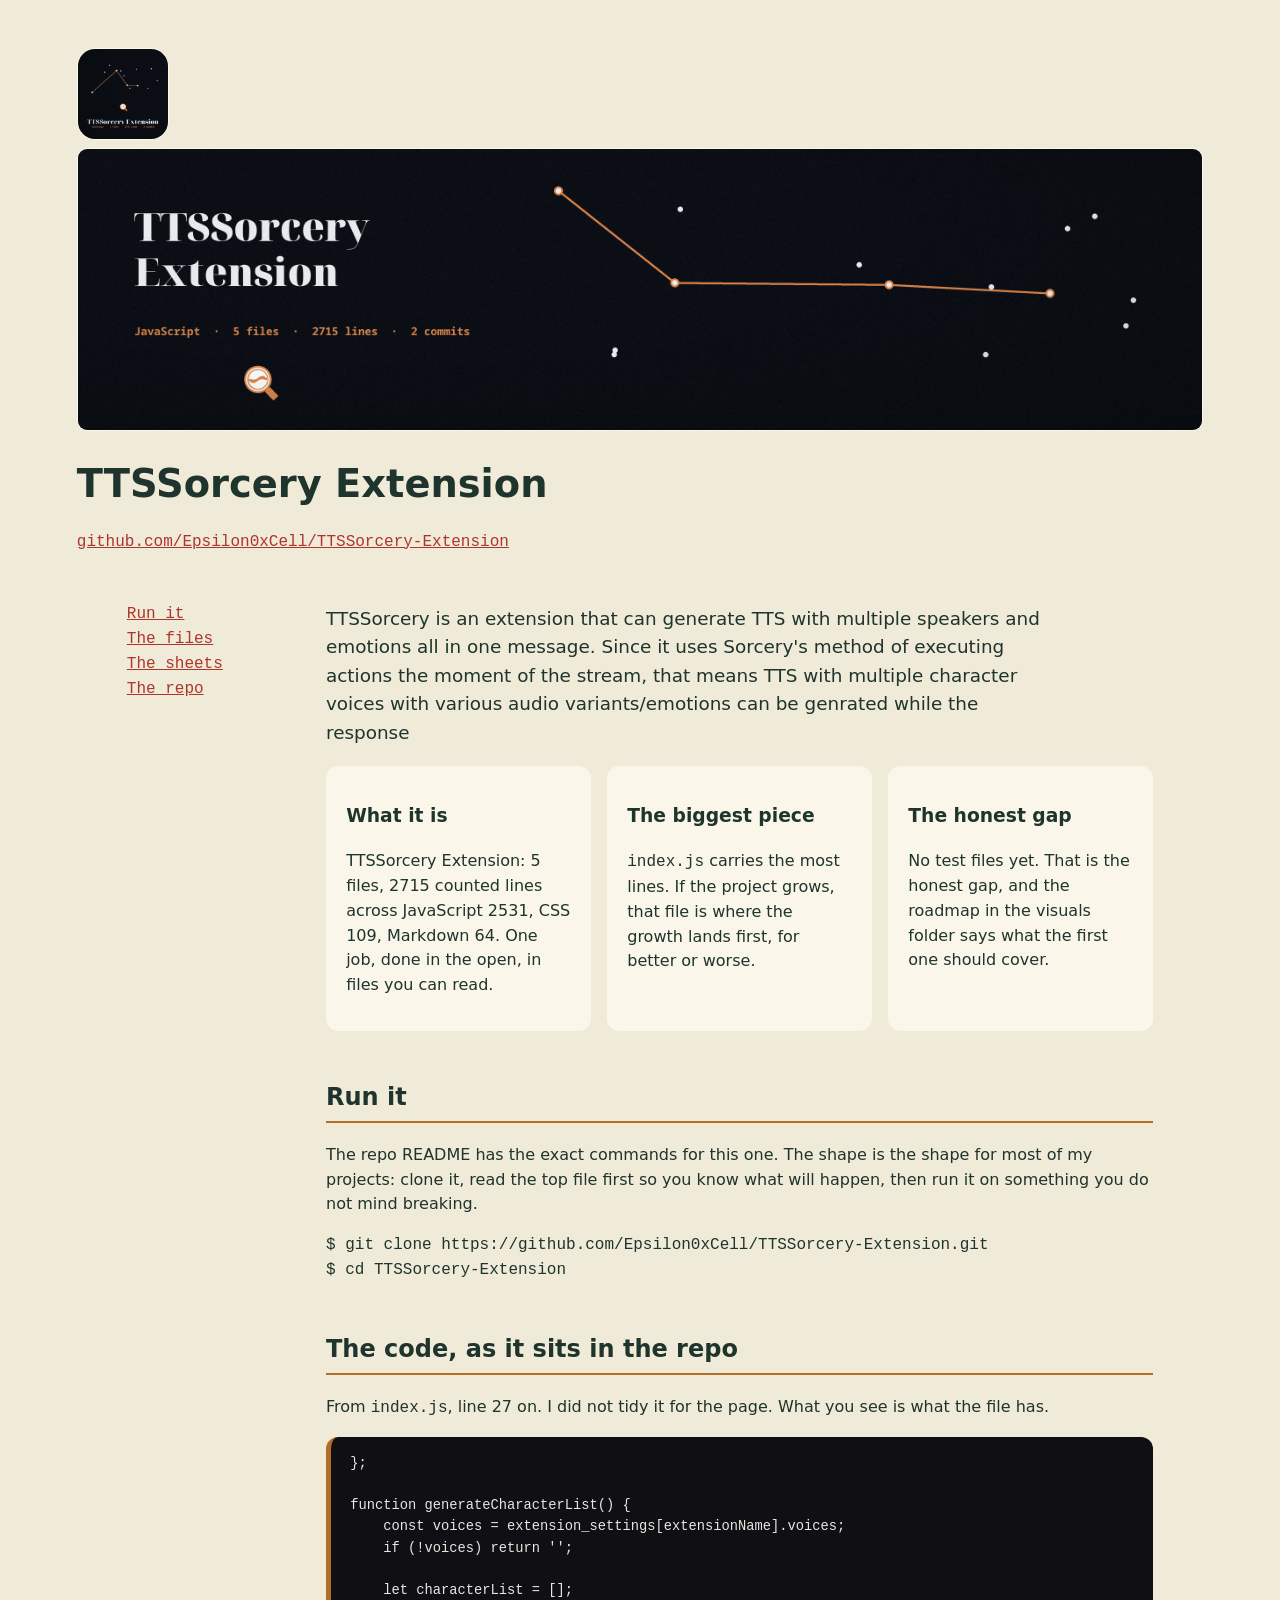
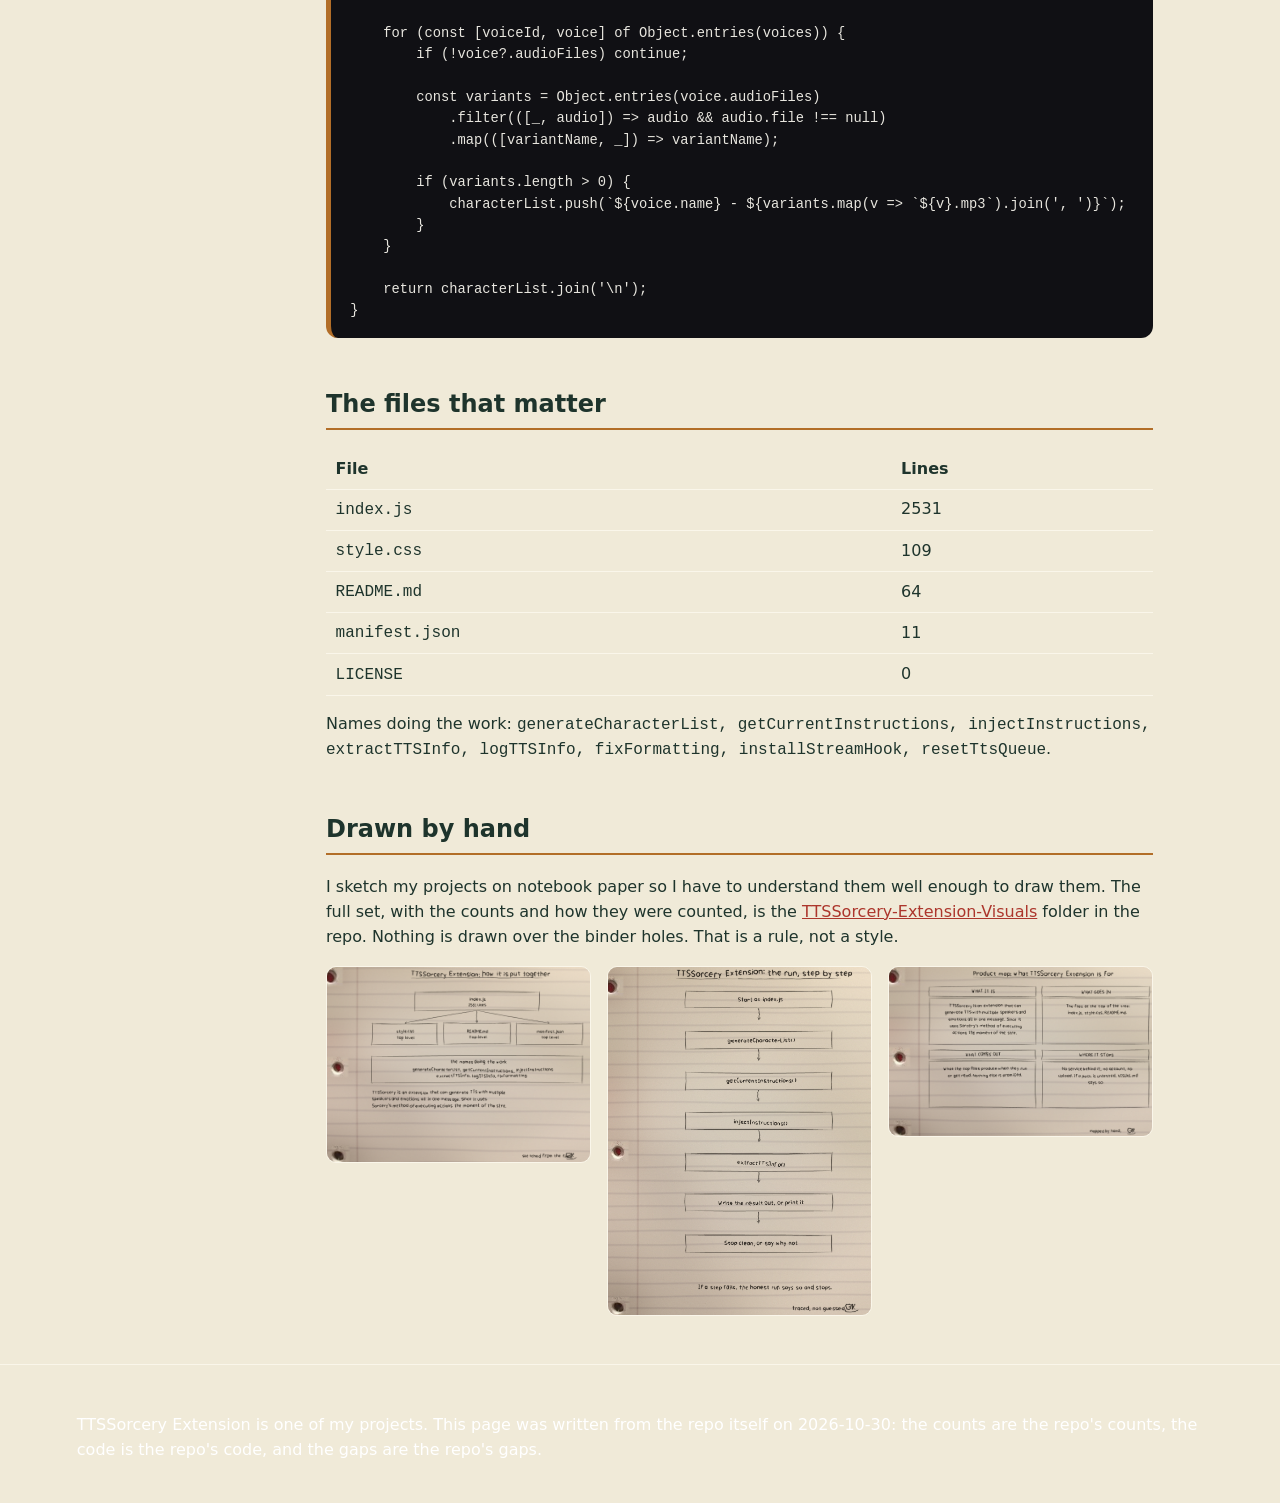
==== index.html @ 18130485 "Publish TTSSorcery-Extension project website" ====
<!DOCTYPE html>
<html lang="en">
<head>
<meta charset="utf-8">
<meta name="viewport" content="width=device-width, initial-scale=1">
<title>TTSSorcery Extension: what it is, how it runs, where it stops</title>
<meta name="description" content="TTSSorcery is an extension that can generate TTS with multiple speakers and emotions all in one message. Since it uses Sorcery&#x27;s method of executing a">
<style>
:root {
  --bg: #f0ead8; --panel: #faf6ea; --ink: #1e342c;
  --mut: #ffffff;
  --acc: #b26e28; --acc2: #ac362c;
  --line: #faf6ea;
}
* { box-sizing: border-box; }
body { margin: 0; background: var(--bg); color: var(--ink);
  font-family: 'Segoe UI', system-ui, sans-serif; line-height: 1.55; }
code, pre, .mono { font-family: 'Consolas', monospace; }
a { color: var(--acc2); }
.hero { padding: 3rem 6vw 1rem; }
.hero img.banner { width: 100%; height: auto; border: 1px solid var(--line);
  border-radius: 10px; }
.logo { width: 92px; height: 92px; border-radius: 18px;
  border: 1px solid var(--line); }
h1 { font-size: 2.4rem; margin: 0.4em 0 0.1em; }
h2 { border-bottom: 2px solid var(--acc); padding-bottom: 0.2em;
  margin-top: 2em; }
.lede { font-size: 1.15rem; max-width: 62ch; }
main { padding: 0 6vw 3rem; max-width: 1180px; margin: 0 auto; }
.grid { display: grid; gap: 1rem;
  grid-template-columns: repeat(auto-fit, minmax(230px, 1fr)); }
.card { background: var(--panel); border: 1px solid var(--line);
  border-radius: 12px; padding: 1rem 1.2rem; }
.card.pop { animation: rise 0.7s ease both; }
@keyframes rise { from { opacity: 0; transform: translateY(14px); }
  to { opacity: 1; transform: none; } }
pre.code { background: #101014; color: #e8e6df; padding: 1rem 1.2rem;
  border-radius: 12px; overflow-x: auto; font-size: 0.86rem;
  border-left: 5px solid var(--acc); }
table { border-collapse: collapse; width: 100%; }
td, th { border-bottom: 1px solid var(--line); padding: 0.45rem 0.6rem;
  text-align: left; }
.shots { display: grid; gap: 1rem;
  grid-template-columns: repeat(auto-fit, minmax(260px, 1fr)); }
.shots img { width: 100%; height: auto; border: 1px solid var(--line);
  border-radius: 10px; background: #f4f1e8; }
footer { padding: 2rem 6vw; border-top: 1px solid var(--line);
  color: var(--mut); }
.rail { display: flex; gap: 1.2rem; align-items: flex-start; }
.rail nav { position: sticky; top: 1rem; min-width: 180px; }
@media (max-width: 760px) { .rail { flex-direction: column; }
  .rail nav { position: static; } }
@media (prefers-reduced-motion: reduce) {
  .card.pop { animation: none; } * { scroll-behavior: auto; } }
</style>
</head>
<body class="layout-ledger">
<!-- This page exists for TTSSorcery-Extension alone: the layout (ledger),
     the colors, and the type were picked for this project, not
     shared with the other project pages. The code block below is
     copied from the file it names, line for line. If it looks
     plain, that is because the project is plain, and I would
     rather the page match the project than dress it up. The one
     thing I will not do here is oversell: what this project does
     not do is stated on the page, not hidden from it. -->
<header class="hero">
  <img class="logo" src="assets/logo.png" alt="TTSSorcery Extension logo">
  <img class="banner" src="assets/banner.png" alt="">
  <h1>TTSSorcery Extension</h1>
  <p class="mono"><a href="https://github.com/Epsilon0xCell/TTSSorcery-Extension">github.com/Epsilon0xCell/TTSSorcery-Extension</a></p>
</header>

<main>
  <section class="rail">
    <nav aria-label="on this page">
      <p class="mono"><a href="#run">Run it</a><br>
      <a href="#files">The files</a><br>
      <a href="#sheets">The sheets</a><br>
      <a href="https://github.com/Epsilon0xCell/TTSSorcery-Extension">The repo</a></p>
    </nav>
    <div>
      <p class="lede">TTSSorcery is an extension that can generate TTS with multiple speakers and emotions all in one message. Since it uses Sorcery&#x27;s method of executing actions the moment of the stream, that means TTS with multiple character voices with various audio variants/emotions can be genrated while the response</p>
      <div class="grid">
        <div class="card pop"><h3>What it is</h3>
          <p>TTSSorcery Extension: 5 files, 2715 counted
          lines across JavaScript 2531, CSS 109, Markdown 64. One job, done in the
          open, in files you can read.</p></div>
        <div class="card pop"><h3>The biggest piece</h3>
          <p><code>index.js</code> carries the most
          lines. If the project grows, that file is where the growth
          lands first, for better or worse.</p></div>
        <div class="card pop"><h3>The honest gap</h3>
          <p>No test files yet. That is the honest gap, and the roadmap in the visuals folder says what the first one should cover.</p></div>
      </div>
      <section id="run">
        <h2>Run it</h2>
        <p>The repo README has the exact commands for this one. The
        shape is the shape for most of my projects: clone it, read the
        top file first so you know what will happen, then run it on
        something you do not mind breaking.</p>
        <p class="mono">$ git clone https://github.com/Epsilon0xCell/TTSSorcery-Extension.git<br>$ cd TTSSorcery-Extension</p>
      </section>
      
  <section aria-label="real code">
    <h2>The code, as it sits in the repo</h2>
    <p>From <code>index.js</code>, line 27 on. I did
    not tidy it for the page. What you see is what the file has.</p>
    <pre class="code"><code>};

function generateCharacterList() {
    const voices = extension_settings[extensionName].voices;
    if (!voices) return &#x27;&#x27;;

    let characterList = [];
    
    for (const [voiceId, voice] of Object.entries(voices)) {
        if (!voice?.audioFiles) continue;

        const variants = Object.entries(voice.audioFiles)
            .filter(([_, audio]) =&gt; audio &amp;&amp; audio.file !== null)
            .map(([variantName, _]) =&gt; variantName);

        if (variants.length &gt; 0) {
            characterList.push(`${voice.name} - ${variants.map(v =&gt; `${v}.mp3`).join(&#x27;, &#x27;)}`);
        }
    }

    return characterList.join(&#x27;\n&#x27;);
}</code></pre>
  </section>
      <section id="files">
        <h2>The files that matter</h2>
        <table><tr><th>File</th><th>Lines</th></tr>
        <tr><td><code>index.js</code></td><td>2531</td></tr>
        <tr><td><code>style.css</code></td><td>109</td></tr>
        <tr><td><code>README.md</code></td><td>64</td></tr>
        <tr><td><code>manifest.json</code></td><td>11</td></tr>
        <tr><td><code>LICENSE</code></td><td>0</td></tr>
        </table>
        <p>Names doing the work: <span class="mono">generateCharacterList, getCurrentInstructions, injectInstructions, extractTTSInfo, logTTSInfo, fixFormatting, installStreamHook, resetTtsQueue</span>.</p>
      </section>
      <section id="sheets">
        <h2>Drawn by hand</h2>
        <p>I sketch my projects on notebook paper so I have to
        understand them well enough to draw them. The full set,
        with the counts and how they were counted, is the
        <a href="https://github.com/Epsilon0xCell/TTSSorcery-Extension/tree/main/TTSSorcery-Extension-Visuals">TTSSorcery-Extension-Visuals</a>
        folder in the repo. Nothing is drawn over the binder holes.
        That is a rule, not a style.</p>
        <div class="shots">
          <img src="assets/architecture.png" alt="Hand drawn architecture sheet for TTSSorcery Extension">
          <img src="assets/flowchart.png" alt="Hand drawn flowchart sheet for TTSSorcery Extension">
          <img src="assets/product-map.png" alt="Hand drawn product map sheet for TTSSorcery Extension">
        </div>
      </section>
    </div>
  </section>
</main>
<footer>
  <p>TTSSorcery Extension is one of my projects. This page was written
  from the repo itself on 2026-10-30: the counts are the
  repo's counts, the code is the repo's code, and the gaps are the
  repo's gaps.</p>
</footer>
</body>
</html>
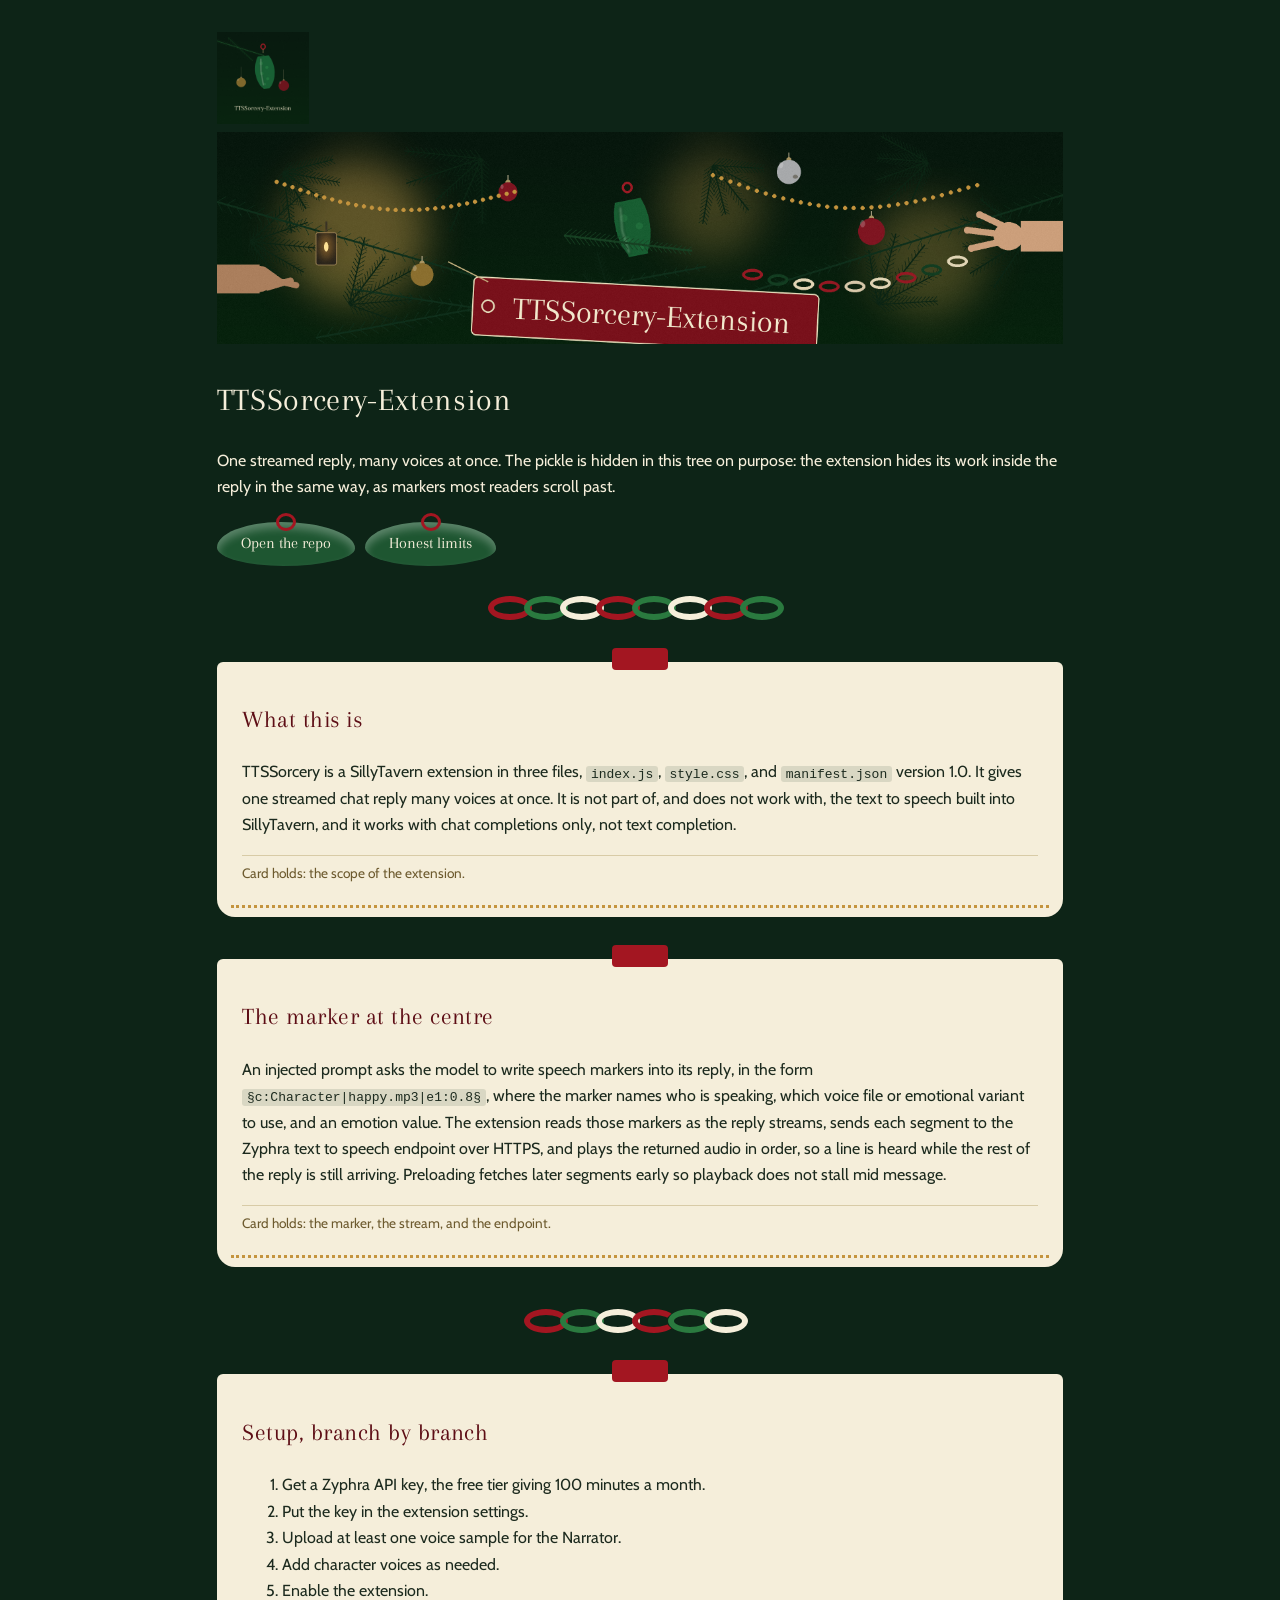
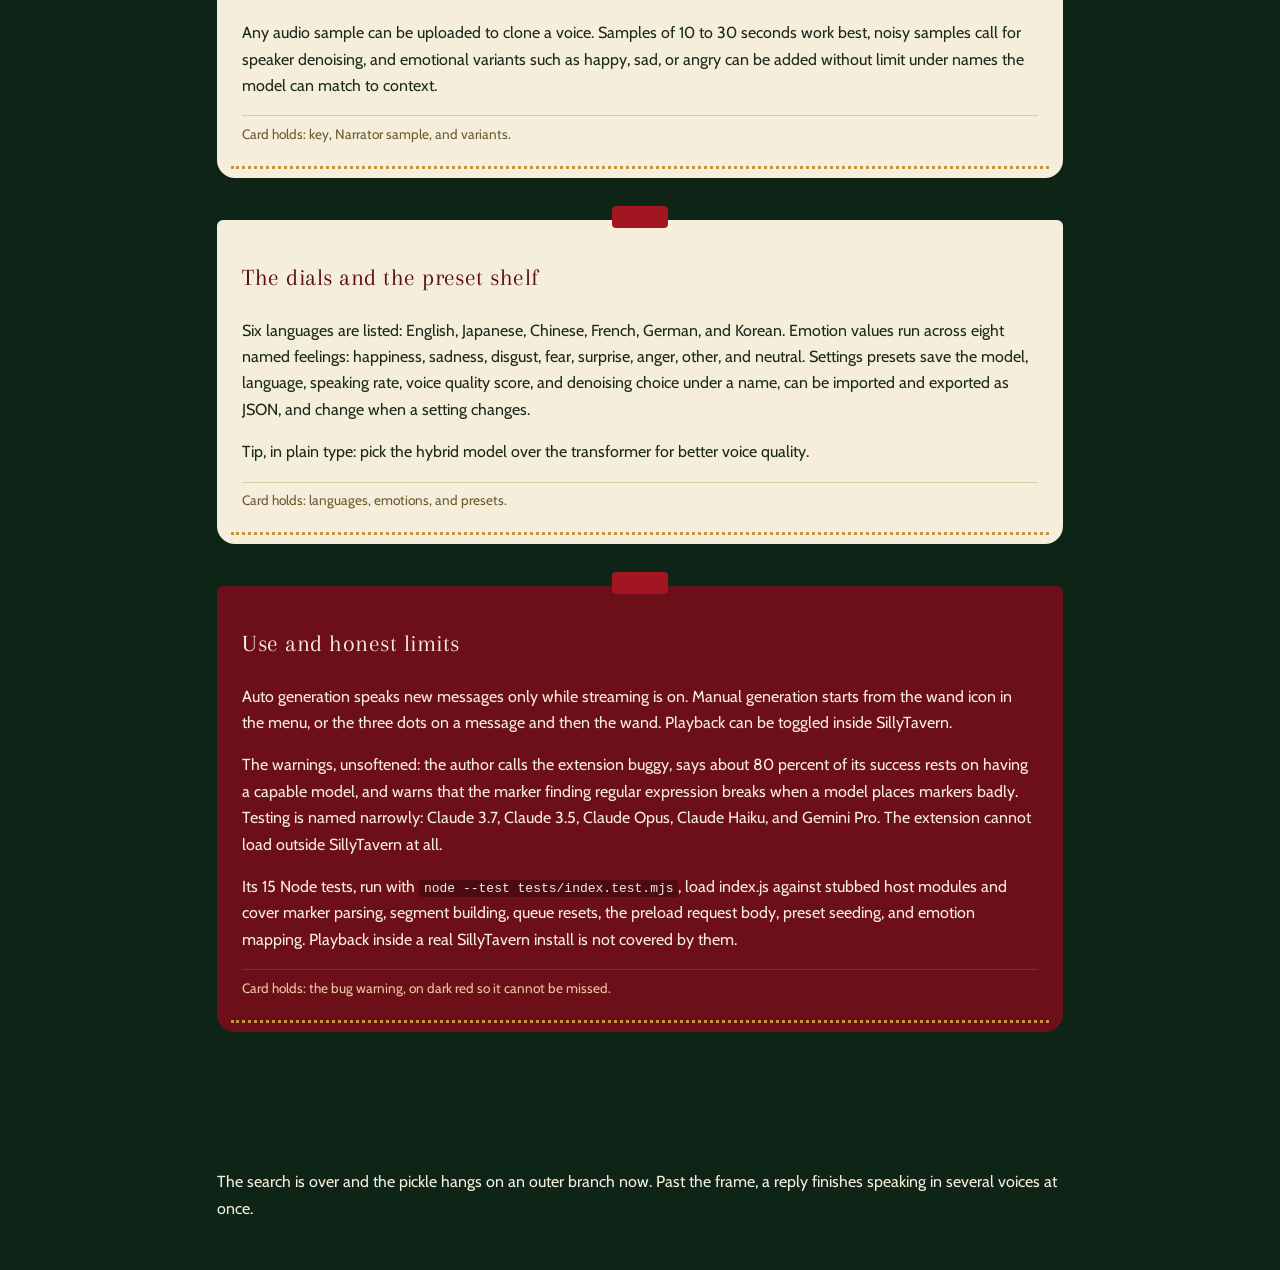
==== commit 0874d511: "Theme unification: re-skin README, site, and art in the repo's own world" ====
--- a/index.html
+++ b/index.html
@@ -3,164 +3,57 @@
 <head>
 <meta charset="utf-8">
 <meta name="viewport" content="width=device-width, initial-scale=1">
-<title>TTSSorcery Extension: what it is, how it runs, where it stops</title>
-<meta name="description" content="TTSSorcery is an extension that can generate TTS with multiple speakers and emotions all in one message. Since it uses Sorcery&#x27;s method of executing a">
+<title>TTSSorcery-Extension: The Christmas Pickle and Other Tree Secrets</title>
+<meta name="description" content="A SillyTavern extension in three files that gives one streamed chat reply many voices at once, through speech markers and the Zyphra text to speech endpoint.">
 <style>
-:root {
-  --bg: #f0ead8; --panel: #faf6ea; --ink: #1e342c;
-  --mut: #ffffff;
-  --acc: #b26e28; --acc2: #ac362c;
-  --line: #faf6ea;
-}
-* { box-sizing: border-box; }
-body { margin: 0; background: var(--bg); color: var(--ink);
-  font-family: 'Segoe UI', system-ui, sans-serif; line-height: 1.55; }
-code, pre, .mono { font-family: 'Consolas', monospace; }
-a { color: var(--acc2); }
-.hero { padding: 3rem 6vw 1rem; }
-.hero img.banner { width: 100%; height: auto; border: 1px solid var(--line);
-  border-radius: 10px; }
-.logo { width: 92px; height: 92px; border-radius: 18px;
-  border: 1px solid var(--line); }
-h1 { font-size: 2.4rem; margin: 0.4em 0 0.1em; }
-h2 { border-bottom: 2px solid var(--acc); padding-bottom: 0.2em;
-  margin-top: 2em; }
-.lede { font-size: 1.15rem; max-width: 62ch; }
-main { padding: 0 6vw 3rem; max-width: 1180px; margin: 0 auto; }
-.grid { display: grid; gap: 1rem;
-  grid-template-columns: repeat(auto-fit, minmax(230px, 1fr)); }
-.card { background: var(--panel); border: 1px solid var(--line);
-  border-radius: 12px; padding: 1rem 1.2rem; }
-.card.pop { animation: rise 0.7s ease both; }
-@keyframes rise { from { opacity: 0; transform: translateY(14px); }
-  to { opacity: 1; transform: none; } }
-pre.code { background: #101014; color: #e8e6df; padding: 1rem 1.2rem;
-  border-radius: 12px; overflow-x: auto; font-size: 0.86rem;
-  border-left: 5px solid var(--acc); }
-table { border-collapse: collapse; width: 100%; }
-td, th { border-bottom: 1px solid var(--line); padding: 0.45rem 0.6rem;
-  text-align: left; }
-.shots { display: grid; gap: 1rem;
-  grid-template-columns: repeat(auto-fit, minmax(260px, 1fr)); }
-.shots img { width: 100%; height: auto; border: 1px solid var(--line);
-  border-radius: 10px; background: #f4f1e8; }
-footer { padding: 2rem 6vw; border-top: 1px solid var(--line);
-  color: var(--mut); }
-.rail { display: flex; gap: 1.2rem; align-items: flex-start; }
-.rail nav { position: sticky; top: 1rem; min-width: 180px; }
-@media (max-width: 760px) { .rail { flex-direction: column; }
-  .rail nav { position: static; } }
-@media (prefers-reduced-motion: reduce) {
-  .card.pop { animation: none; } * { scroll-behavior: auto; } }
+@font-face{font-family:'Arapey';src:url('fonts/Arapey.ttf') format('truetype');}
+@font-face{font-family:'Cabin';src:url('fonts/Cabin.ttf') format('truetype');}
+:root{--deep:#0d2417;--fir:#14351f;--bottle:#1e5631;--cran:#a31621;--darkred:#6d0f18;--gold:#c4943e;--cream:#f5eeda}
+*{box-sizing:border-box} body{margin:0;background:var(--deep);color:var(--cream);font-family:'Cabin',sans-serif;line-height:1.65}
+h1,h2{font-family:'Arapey',serif;font-weight:400;letter-spacing:.02em}
+.hero{padding:2rem 6vw 0;max-width:1000px;margin:0 auto}.hero img.banner{width:100%;height:auto}
+.logo{width:92px;height:92px}
+main{padding:0 6vw 3rem;max-width:1000px;margin:0 auto}
+.card{background:var(--cream);color:#1c2a1e;border-radius:6px 6px 18px 18px;padding:2.4rem 1.6rem 1.2rem;margin:2.6rem auto;position:relative;max-width:56rem}
+.card:before{content:'';position:absolute;top:-14px;left:50%;transform:translateX(-50%);width:56px;height:22px;background:var(--cran);border-radius:4px}
+.card:after{content:'';position:absolute;left:14px;right:14px;bottom:9px;border-bottom:3px dotted var(--gold)}
+.card h2{margin-top:0;color:#5d0d15}
+.card.warn{background:var(--darkred);color:var(--cream)} .card.warn h2{color:var(--cream)}
+.sidenote{font-size:.85rem;color:#6d5a2e;border-top:1px solid #d8cba6;padding-top:.4rem}
+.card.warn .sidenote{color:#e8c9a0;border-top-color:#8d2430}
+.btn{display:inline-block;background:var(--bottle);color:var(--cream);font-family:'Arapey',serif;text-decoration:none;padding:.55rem 1.5rem;border-radius:46% 54% 52% 48%/58% 60% 40% 42%;position:relative;margin:.3rem .4rem .3rem 0;box-shadow:inset 0 6px 8px rgba(255,255,255,.28)}
+.btn:before{content:'';position:absolute;top:-9px;left:50%;transform:translateX(-50%);width:14px;height:12px;border:3px solid var(--cran);border-radius:50%}
+.btn:hover{box-shadow:inset 0 6px 8px rgba(255,255,255,.28),inset 12px 0 18px rgba(232,184,75,.45)}
+.btn:active{transform:scaleY(.94)} .btn:focus-visible{outline:3px solid var(--gold);outline-offset:3px}
+a{color:#7d1a24} .card.warn a{color:#f0c987}
+a.lnk:before{content:'';display:inline-block;width:.6em;height:.85em;border:2px solid currentColor;border-radius:2px;margin-right:.4em;vertical-align:-.08em}
+a.lnk:hover:before{background:#e8b84b}
+.chain{display:flex;justify-content:center;gap:0;margin:1.6rem auto}
+.chain i{width:44px;height:24px;border:6px solid var(--cran);border-radius:50%;margin-left:-8px}
+.chain i:nth-child(3n+2){border-color:#2a7a3f}.chain i:nth-child(3n){border-color:var(--cream)}
+.chain i.open{border-right-color:transparent}
+code{background:rgba(20,53,31,.12);padding:.05em .35em;border-radius:3px} .card.warn code{background:rgba(0,0,0,.3)}
+pre{background:#0d2417;color:var(--cream);padding:1rem;overflow-x:auto;border-radius:6px}
+footer{padding:2rem 6vw;max-width:1000px;margin:0 auto}
 </style>
 </head>
-<body class="layout-ledger">
-<!-- This page exists for TTSSorcery-Extension alone: the layout (ledger),
-     the colors, and the type were picked for this project, not
-     shared with the other project pages. The code block below is
-     copied from the file it names, line for line. If it looks
-     plain, that is because the project is plain, and I would
-     rather the page match the project than dress it up. The one
-     thing I will not do here is oversell: what this project does
-     not do is stated on the page, not hidden from it. -->
+<body>
 <header class="hero">
-  <img class="logo" src="assets/logo.png" alt="TTSSorcery Extension logo">
-  <img class="banner" src="assets/banner.png" alt="">
-  <h1>TTSSorcery Extension</h1>
-  <p class="mono"><a href="https://github.com/Epsilon0xCell/TTSSorcery-Extension">github.com/Epsilon0xCell/TTSSorcery-Extension</a></p>
+<img class="logo" src="assets/logo.png" alt="Glass pickle ornament on a cranberry ribbon loop">
+<img class="banner" src="assets/banner.png" alt="Christmas tree interior with the glass pickle hidden in the branches and the title on a gift tag">
+<h1>TTSSorcery-Extension</h1>
+<p>One streamed reply, many voices at once. The pickle is hidden in this tree on purpose: the extension hides its work inside the reply in the same way, as markers most readers scroll past.</p>
+<p><a class="btn" href="https://github.com/Epsilon0xCell/TTSSorcery-Extension">Open the repo</a> <a class="btn" href="#limits">Honest limits</a></p>
 </header>
-
 <main>
-  <section class="rail">
-    <nav aria-label="on this page">
-      <p class="mono"><a href="#run">Run it</a><br>
-      <a href="#files">The files</a><br>
-      <a href="#sheets">The sheets</a><br>
-      <a href="https://github.com/Epsilon0xCell/TTSSorcery-Extension">The repo</a></p>
-    </nav>
-    <div>
-      <p class="lede">TTSSorcery is an extension that can generate TTS with multiple speakers and emotions all in one message. Since it uses Sorcery&#x27;s method of executing actions the moment of the stream, that means TTS with multiple character voices with various audio variants/emotions can be genrated while the response</p>
-      <div class="grid">
-        <div class="card pop"><h3>What it is</h3>
-          <p>TTSSorcery Extension: 5 files, 2715 counted
-          lines across JavaScript 2531, CSS 109, Markdown 64. One job, done in the
-          open, in files you can read.</p></div>
-        <div class="card pop"><h3>The biggest piece</h3>
-          <p><code>index.js</code> carries the most
-          lines. If the project grows, that file is where the growth
-          lands first, for better or worse.</p></div>
-        <div class="card pop"><h3>The honest gap</h3>
-          <p>No test files yet. That is the honest gap, and the roadmap in the visuals folder says what the first one should cover.</p></div>
-      </div>
-      <section id="run">
-        <h2>Run it</h2>
-        <p>The repo README has the exact commands for this one. The
-        shape is the shape for most of my projects: clone it, read the
-        top file first so you know what will happen, then run it on
-        something you do not mind breaking.</p>
-        <p class="mono">$ git clone https://github.com/Epsilon0xCell/TTSSorcery-Extension.git<br>$ cd TTSSorcery-Extension</p>
-      </section>
-      
-  <section aria-label="real code">
-    <h2>The code, as it sits in the repo</h2>
-    <p>From <code>index.js</code>, line 27 on. I did
-    not tidy it for the page. What you see is what the file has.</p>
-    <pre class="code"><code>};
-
-function generateCharacterList() {
-    const voices = extension_settings[extensionName].voices;
-    if (!voices) return &#x27;&#x27;;
-
-    let characterList = [];
-    
-    for (const [voiceId, voice] of Object.entries(voices)) {
-        if (!voice?.audioFiles) continue;
-
-        const variants = Object.entries(voice.audioFiles)
-            .filter(([_, audio]) =&gt; audio &amp;&amp; audio.file !== null)
-            .map(([variantName, _]) =&gt; variantName);
-
-        if (variants.length &gt; 0) {
-            characterList.push(`${voice.name} - ${variants.map(v =&gt; `${v}.mp3`).join(&#x27;, &#x27;)}`);
-        }
-    }
-
-    return characterList.join(&#x27;\n&#x27;);
-}</code></pre>
-  </section>
-      <section id="files">
-        <h2>The files that matter</h2>
-        <table><tr><th>File</th><th>Lines</th></tr>
-        <tr><td><code>index.js</code></td><td>2531</td></tr>
-        <tr><td><code>style.css</code></td><td>109</td></tr>
-        <tr><td><code>README.md</code></td><td>64</td></tr>
-        <tr><td><code>manifest.json</code></td><td>11</td></tr>
-        <tr><td><code>LICENSE</code></td><td>0</td></tr>
-        </table>
-        <p>Names doing the work: <span class="mono">generateCharacterList, getCurrentInstructions, injectInstructions, extractTTSInfo, logTTSInfo, fixFormatting, installStreamHook, resetTtsQueue</span>.</p>
-      </section>
-      <section id="sheets">
-        <h2>Drawn by hand</h2>
-        <p>I sketch my projects on notebook paper so I have to
-        understand them well enough to draw them. The full set,
-        with the counts and how they were counted, is the
-        <a href="https://github.com/Epsilon0xCell/TTSSorcery-Extension/tree/main/TTSSorcery-Extension-Visuals">TTSSorcery-Extension-Visuals</a>
-        folder in the repo. Nothing is drawn over the binder holes.
-        That is a rule, not a style.</p>
-        <div class="shots">
-          <img src="assets/architecture.png" alt="Hand drawn architecture sheet for TTSSorcery Extension">
-          <img src="assets/flowchart.png" alt="Hand drawn flowchart sheet for TTSSorcery Extension">
-          <img src="assets/product-map.png" alt="Hand drawn product map sheet for TTSSorcery Extension">
-        </div>
-      </section>
-    </div>
-  </section>
+<div class="chain" aria-hidden="true"><i></i><i></i><i></i><i></i><i></i><i></i><i></i><i></i></div>
+<section class="card"><h2>What this is</h2><p>TTSSorcery is a SillyTavern extension in three files, <code>index.js</code>, <code>style.css</code>, and <code>manifest.json</code> version 1.0. It gives one streamed chat reply many voices at once. It is not part of, and does not work with, the text to speech built into SillyTavern, and it works with chat completions only, not text completion.</p><p class="sidenote">Card holds: the scope of the extension.</p></section>
+<section class="card"><h2>The marker at the centre</h2><p>An injected prompt asks the model to write speech markers into its reply, in the form <code>§c:Character|happy.mp3|e1:0.8§</code>, where the marker names who is speaking, which voice file or emotional variant to use, and an emotion value. The extension reads those markers as the reply streams, sends each segment to the Zyphra text to speech endpoint over HTTPS, and plays the returned audio in order, so a line is heard while the rest of the reply is still arriving. Preloading fetches later segments early so playback does not stall mid message.</p><p class="sidenote">Card holds: the marker, the stream, and the endpoint.</p></section>
+<div class="chain" aria-hidden="true"><i></i><i></i><i></i><i class="open"></i><i></i><i></i></div>
+<section class="card"><h2>Setup, branch by branch</h2><ol><li>Get a Zyphra API key, the free tier giving 100 minutes a month.</li><li>Put the key in the extension settings.</li><li>Upload at least one voice sample for the Narrator.</li><li>Add character voices as needed.</li><li>Enable the extension.</li></ol><p>Any audio sample can be uploaded to clone a voice. Samples of 10 to 30 seconds work best, noisy samples call for speaker denoising, and emotional variants such as happy, sad, or angry can be added without limit under names the model can match to context.</p><p class="sidenote">Card holds: key, Narrator sample, and variants.</p></section>
+<section class="card"><h2>The dials and the preset shelf</h2><p>Six languages are listed: English, Japanese, Chinese, French, German, and Korean. Emotion values run across eight named feelings: happiness, sadness, disgust, fear, surprise, anger, other, and neutral. Settings presets save the model, language, speaking rate, voice quality score, and denoising choice under a name, can be imported and exported as JSON, and change when a setting changes.</p><p>Tip, in plain type: pick the hybrid model over the transformer for better voice quality.</p><p class="sidenote">Card holds: languages, emotions, and presets.</p></section>
+<section class="card warn" id="limits"><h2>Use and honest limits</h2><p>Auto generation speaks new messages only while streaming is on. Manual generation starts from the wand icon in the menu, or the three dots on a message and then the wand. Playback can be toggled inside SillyTavern.</p><p>The warnings, unsoftened: the author calls the extension buggy, says about 80 percent of its success rests on having a capable model, and warns that the marker finding regular expression breaks when a model places markers badly. Testing is named narrowly: Claude 3.7, Claude 3.5, Claude Opus, Claude Haiku, and Gemini Pro. The extension cannot load outside SillyTavern at all.</p><p>Its 15 Node tests, run with <code>node --test tests/index.test.mjs</code>, load index.js against stubbed host modules and cover marker parsing, segment building, queue resets, the preload request body, preset seeding, and emotion mapping. Playback inside a real SillyTavern install is not covered by them.</p><p class="sidenote">Card holds: the bug warning, on dark red so it cannot be missed.</p></section>
 </main>
-<footer>
-  <p>TTSSorcery Extension is one of my projects. This page was written
-  from the repo itself on 2026-10-30: the counts are the
-  repo's counts, the code is the repo's code, and the gaps are the
-  repo's gaps.</p>
-</footer>
+<footer><p>The search is over and the pickle hangs on an outer branch now. Past the frame, a reply finishes speaking in several voices at once.</p></footer>
 </body>
 </html>
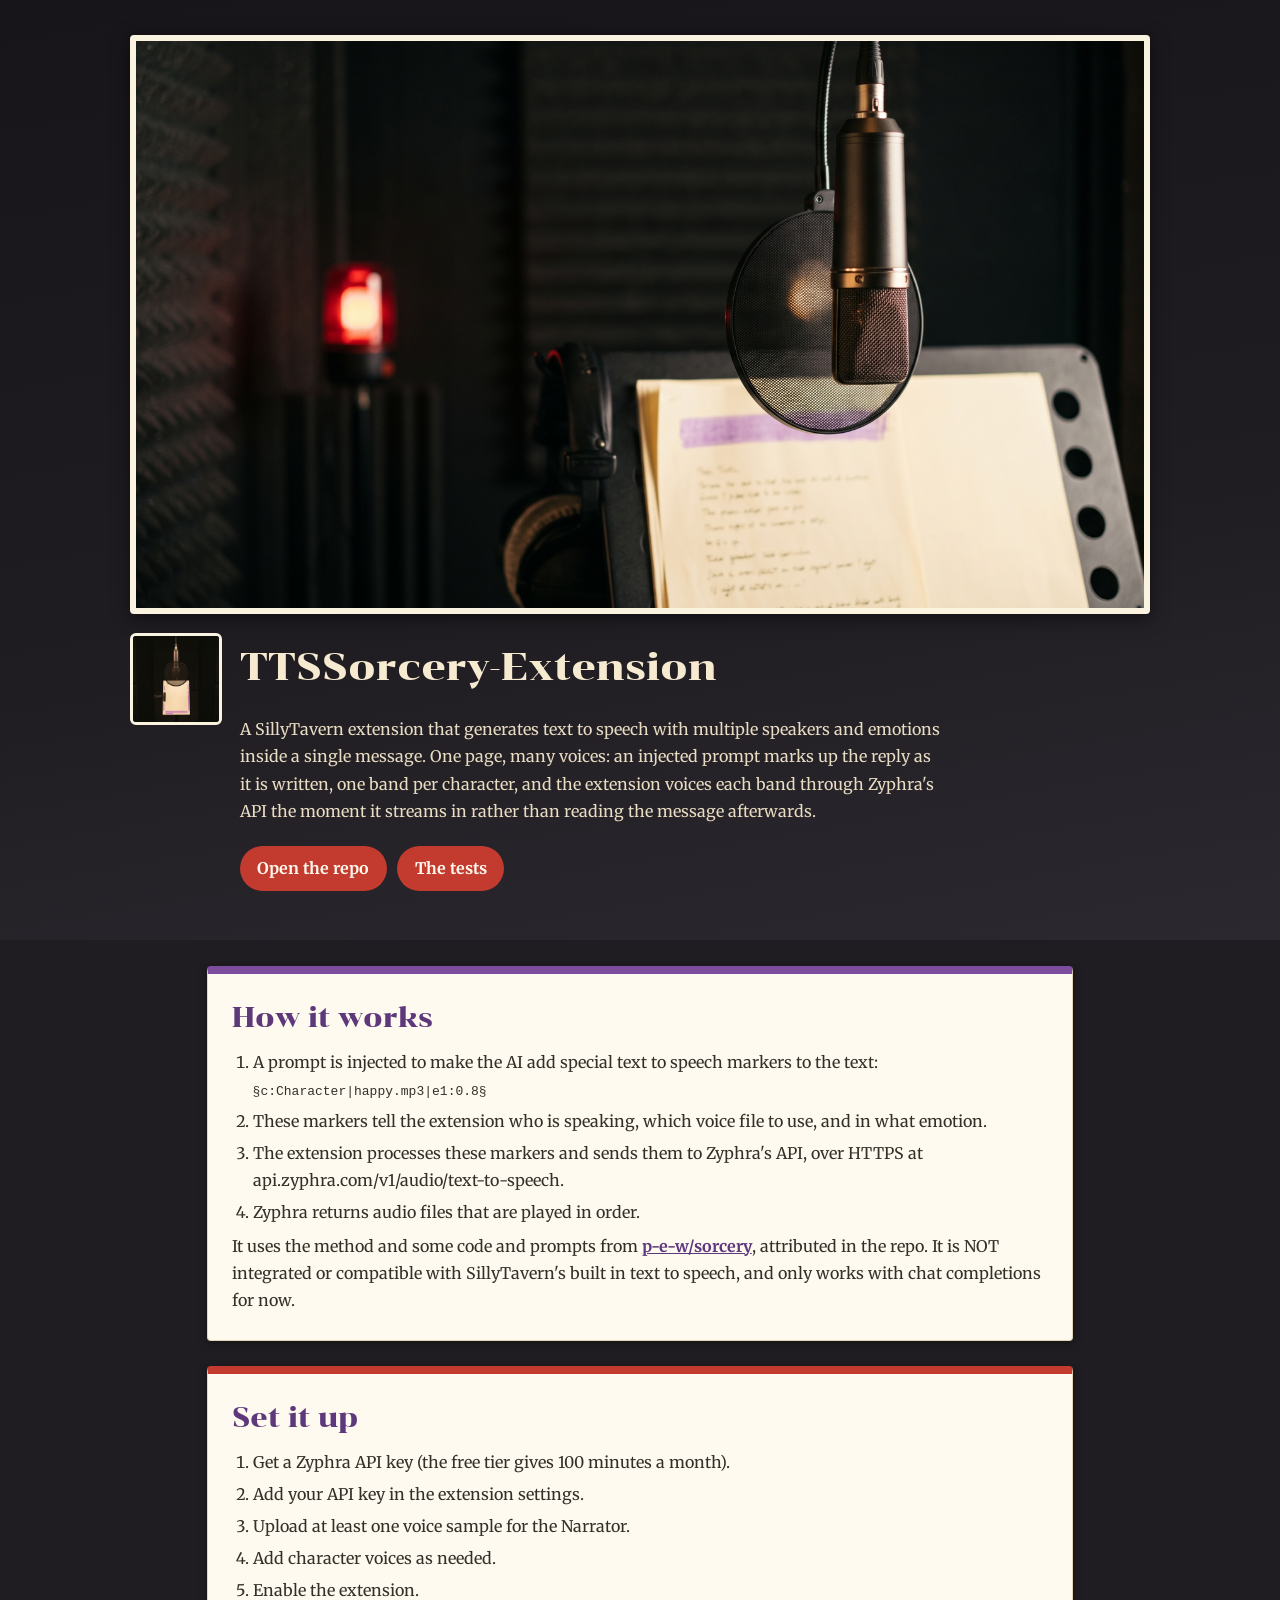
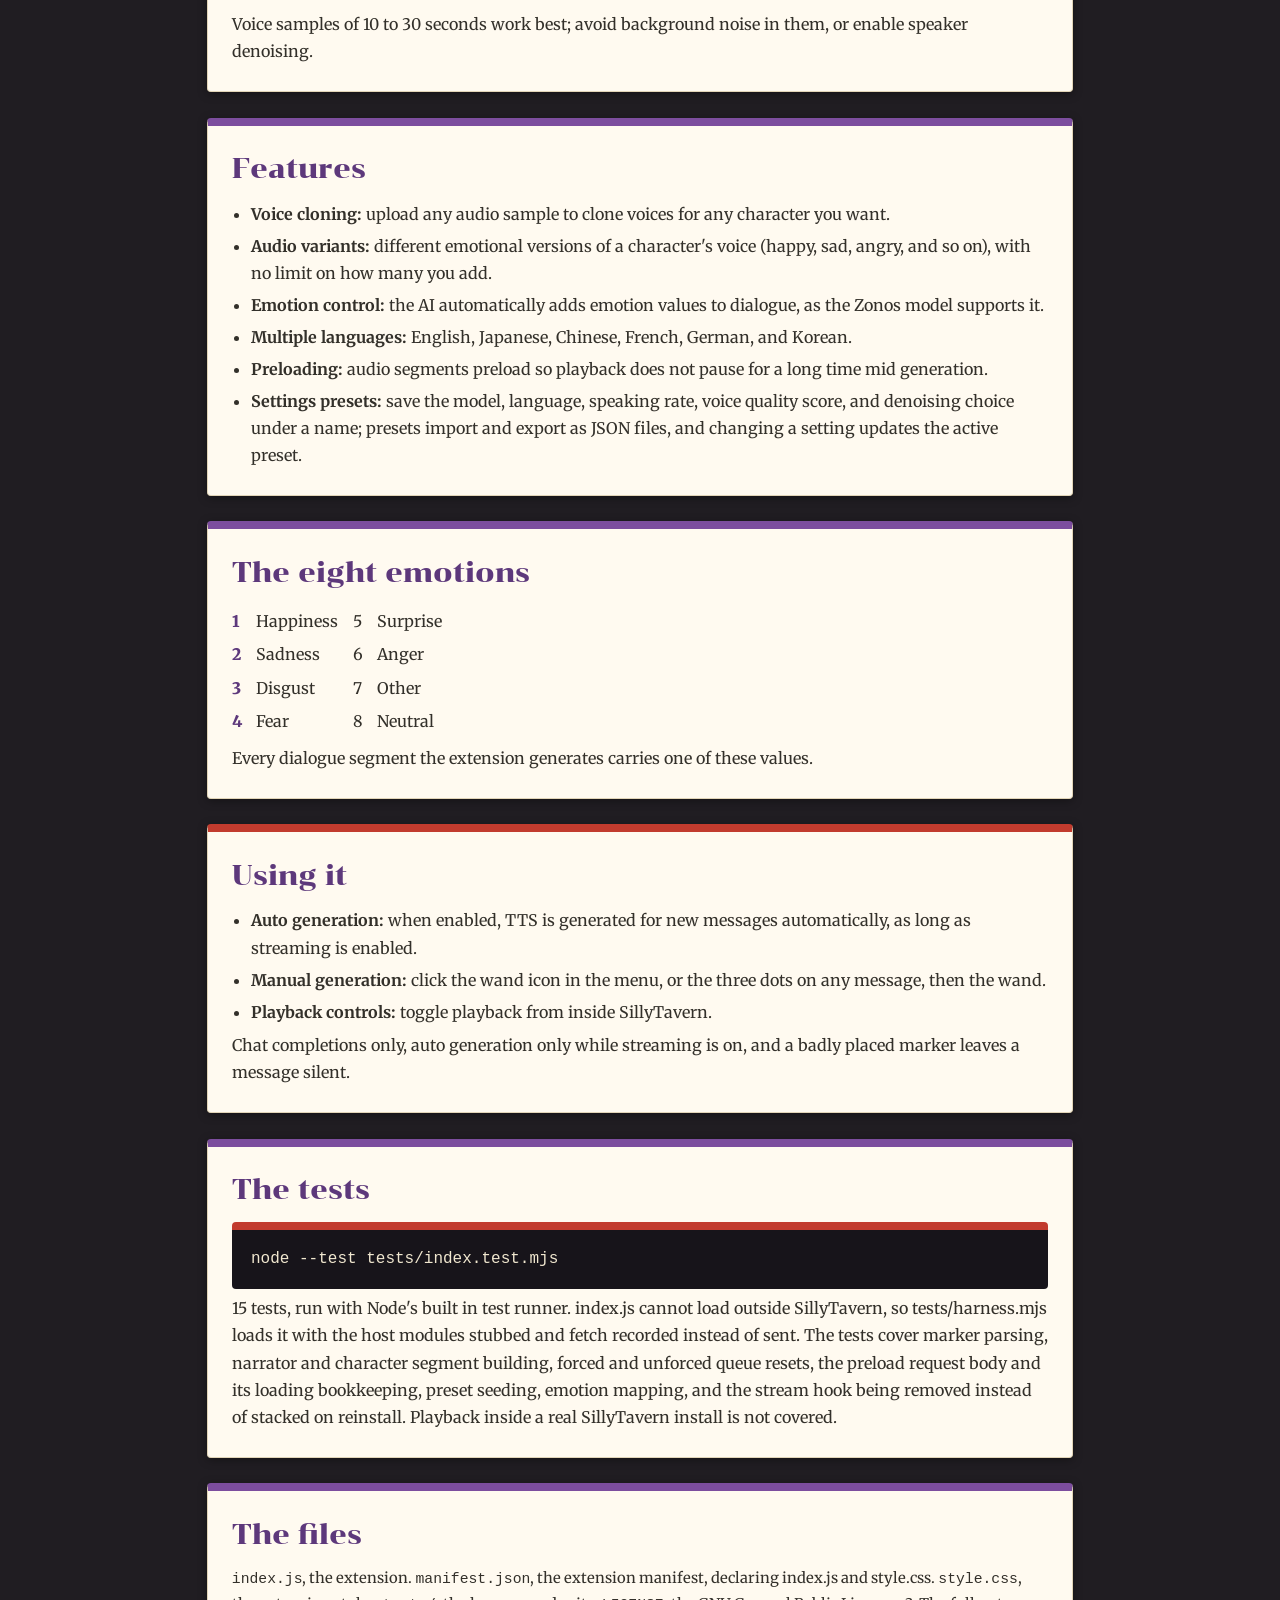
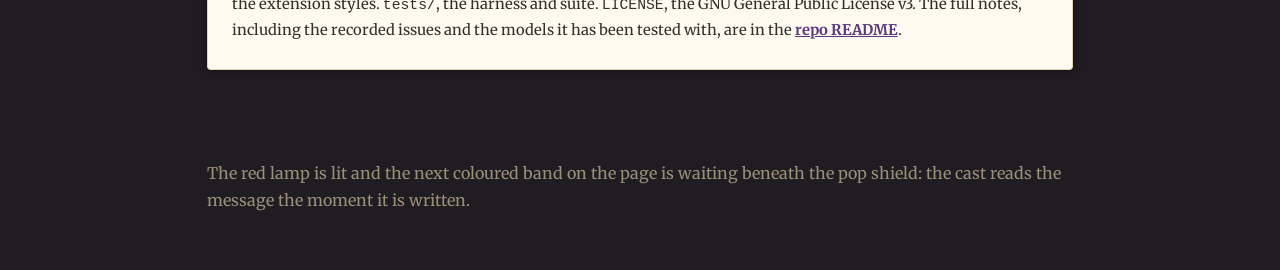
==== commit ff4db9e5: "Restyle to the voice booth theme (Wave 13)" ====
--- a/index.html
+++ b/index.html
@@ -3,57 +3,83 @@
 <head>
 <meta charset="utf-8">
 <meta name="viewport" content="width=device-width, initial-scale=1">
-<title>TTSSorcery-Extension: The Christmas Pickle and Other Tree Secrets</title>
-<meta name="description" content="A SillyTavern extension in three files that gives one streamed chat reply many voices at once, through speech markers and the Zyphra text to speech endpoint.">
+<title>TTSSorcery-Extension: The Voice Booth</title>
+<meta name="description" content="A SillyTavern extension that generates text to speech with multiple speakers and emotions inside a single message, voiced by Zyphra's API as the reply streams in.">
 <style>
-@font-face{font-family:'Arapey';src:url('fonts/Arapey.ttf') format('truetype');}
-@font-face{font-family:'Cabin';src:url('fonts/Cabin.ttf') format('truetype');}
-:root{--deep:#0d2417;--fir:#14351f;--bottle:#1e5631;--cran:#a31621;--darkred:#6d0f18;--gold:#c4943e;--cream:#f5eeda}
-*{box-sizing:border-box} body{margin:0;background:var(--deep);color:var(--cream);font-family:'Cabin',sans-serif;line-height:1.65}
-h1,h2{font-family:'Arapey',serif;font-weight:400;letter-spacing:.02em}
-.hero{padding:2rem 6vw 0;max-width:1000px;margin:0 auto}.hero img.banner{width:100%;height:auto}
-.logo{width:92px;height:92px}
-main{padding:0 6vw 3rem;max-width:1000px;margin:0 auto}
-.card{background:var(--cream);color:#1c2a1e;border-radius:6px 6px 18px 18px;padding:2.4rem 1.6rem 1.2rem;margin:2.6rem auto;position:relative;max-width:56rem}
-.card:before{content:'';position:absolute;top:-14px;left:50%;transform:translateX(-50%);width:56px;height:22px;background:var(--cran);border-radius:4px}
-.card:after{content:'';position:absolute;left:14px;right:14px;bottom:9px;border-bottom:3px dotted var(--gold)}
-.card h2{margin-top:0;color:#5d0d15}
-.card.warn{background:var(--darkred);color:var(--cream)} .card.warn h2{color:var(--cream)}
-.sidenote{font-size:.85rem;color:#6d5a2e;border-top:1px solid #d8cba6;padding-top:.4rem}
-.card.warn .sidenote{color:#e8c9a0;border-top-color:#8d2430}
-.btn{display:inline-block;background:var(--bottle);color:var(--cream);font-family:'Arapey',serif;text-decoration:none;padding:.55rem 1.5rem;border-radius:46% 54% 52% 48%/58% 60% 40% 42%;position:relative;margin:.3rem .4rem .3rem 0;box-shadow:inset 0 6px 8px rgba(255,255,255,.28)}
-.btn:before{content:'';position:absolute;top:-9px;left:50%;transform:translateX(-50%);width:14px;height:12px;border:3px solid var(--cran);border-radius:50%}
-.btn:hover{box-shadow:inset 0 6px 8px rgba(255,255,255,.28),inset 12px 0 18px rgba(232,184,75,.45)}
-.btn:active{transform:scaleY(.94)} .btn:focus-visible{outline:3px solid var(--gold);outline-offset:3px}
-a{color:#7d1a24} .card.warn a{color:#f0c987}
-a.lnk:before{content:'';display:inline-block;width:.6em;height:.85em;border:2px solid currentColor;border-radius:2px;margin-right:.4em;vertical-align:-.08em}
-a.lnk:hover:before{background:#e8b84b}
-.chain{display:flex;justify-content:center;gap:0;margin:1.6rem auto}
-.chain i{width:44px;height:24px;border:6px solid var(--cran);border-radius:50%;margin-left:-8px}
-.chain i:nth-child(3n+2){border-color:#2a7a3f}.chain i:nth-child(3n){border-color:var(--cream)}
-.chain i.open{border-right-color:transparent}
-code{background:rgba(20,53,31,.12);padding:.05em .35em;border-radius:3px} .card.warn code{background:rgba(0,0,0,.3)}
-pre{background:#0d2417;color:var(--cream);padding:1rem;overflow-x:auto;border-radius:6px}
-footer{padding:2rem 6vw;max-width:1000px;margin:0 auto}
+@font-face{font-family:'Chonburi';src:url('fonts/Chonburi-400.woff2') format('woff2');font-weight:400}
+@font-face{font-family:'Merriweather';src:url('fonts/Merriweather-400.woff2') format('woff2');font-weight:400}
+@font-face{font-family:'Merriweather';src:url('fonts/Merriweather-700.woff2') format('woff2');font-weight:700}
+@font-face{font-family:'Merriweather';src:url('fonts/Merriweather-900.woff2') format('woff2');font-weight:900}
+:root{--booth:#201d22;--booth2:#2c2830;--cream:#faf3e0;--card:#fffaf0;--ink:#33302a;--violet:#7c4d9e;--violetdk:#5d387b;--red:#c23b2e;--line:#e2d5b8}
+*{box-sizing:border-box} body{margin:0;background:var(--booth);color:var(--ink);font-family:'Merriweather',serif;line-height:1.7}
+h1,h2{font-family:'Chonburi',serif;color:var(--violetdk);font-weight:400}
+.hero{background:linear-gradient(170deg,#17141a 0%,var(--booth) 60%,var(--booth2) 100%);padding:2.2rem 6vw 1.8rem}
+.hero .inner{max-width:1020px;margin:0 auto}
+.hero img.wide{width:100%;height:auto;display:block;border:6px solid var(--cream);border-radius:4px;box-shadow:0 4px 18px rgba(0,0,0,.5)}
+.hero .row{display:flex;gap:1.1rem;align-items:flex-start;margin-top:1.2rem}
+.hero .row img{width:92px;height:92px;object-fit:cover;border-radius:6px;border:3px solid var(--cream);background:var(--cream)}
+.hero h1{margin:.1rem 0 .3rem;font-size:2.4rem;color:#f6ead0}
+.hero p{max-width:44rem;color:#e8dcc2}
+main{padding:0 6vw 3rem;max-width:1020px;margin:0 auto}
+.page{background:var(--card);border:1px solid var(--line);border-top:8px solid var(--violet);border-radius:4px;padding:1.2rem 1.5rem;margin:1.6rem 0;box-shadow:0 2px 10px rgba(0,0,0,.35)}
+.page.red{border-top-color:var(--red)}
+.page h2{margin:.1rem 0 .5rem;font-size:1.7rem}
+.page p{margin:.4rem 0}
+.strip{background:#17141a;color:#f0e7cf;padding:1rem 1.2rem;overflow-x:auto;font-family:ui-monospace,Menlo,monospace;border-radius:4px;border-top:8px solid var(--red)}
+.btn{display:inline-block;background:var(--red);color:#fff6ec;font-family:'Merriweather',serif;font-weight:700;text-decoration:none;padding:.55rem 1.1rem;border-radius:999px;margin:.3rem .4rem .3rem 0}
+.btn:hover{background:#9c2d23;color:#fff6ec}.btn:active{transform:translateY(2px)}
+.btn:focus-visible{outline:2px dashed var(--violet);outline-offset:3px}
+a{color:var(--violetdk);font-weight:700}
+ol{margin:.4rem 0;padding-left:1.3rem}ul{margin:.4rem 0;padding-left:1.2rem}li{margin:.3rem 0}
+table{border-collapse:collapse}td{padding:.2rem .9rem .2rem 0;vertical-align:top}
+td:first-child{font-weight:900;color:var(--violetdk);white-space:nowrap}
+.small{font-size:.92rem}
+footer{padding:0 6vw 2.5rem;max-width:1020px;margin:0 auto;color:#9a8f78}
 </style>
 </head>
 <body>
 <header class="hero">
-<img class="logo" src="assets/logo.png" alt="Glass pickle ornament on a cranberry ribbon loop">
-<img class="banner" src="assets/banner.png" alt="Christmas tree interior with the glass pickle hidden in the branches and the title on a gift tag">
-<h1>TTSSorcery-Extension</h1>
-<p>One streamed reply, many voices at once. The pickle is hidden in this tree on purpose: the extension hides its work inside the reply in the same way, as markers most readers scroll past.</p>
-<p><a class="btn" href="https://github.com/Epsilon0xCell/TTSSorcery-Extension">Open the repo</a> <a class="btn" href="#limits">Honest limits</a></p>
+<div class="inner">
+<img class="wide" src="assets/intro-banner.png" alt="A studio microphone and its round pop shield in close up with the red recording lamp lit behind it, and below the shield a cream script page carrying one violet marker band and faint blurred handwriting strokes standing in for the lines">
+<div class="row"><img src="assets/logo.png" alt="TTSSorcery-Extension logo: a studio microphone with a round pop shield in a dark booth, a cream script page clipped beneath it marked with plain violet colour bars"><div><h1>TTSSorcery-Extension</h1><p>A SillyTavern extension that generates text to speech with multiple speakers and emotions inside a single message. One page, many voices: an injected prompt marks up the reply as it is written, one band per character, and the extension voices each band through Zyphra's API the moment it streams in rather than reading the message afterwards.</p><p><a class="btn" href="https://github.com/Epsilon0xCell/TTSSorcery-Extension">Open the repo</a> <a class="btn" href="#proof">The tests</a></p></div></div>
+</div>
 </header>
 <main>
-<div class="chain" aria-hidden="true"><i></i><i></i><i></i><i></i><i></i><i></i><i></i><i></i></div>
-<section class="card"><h2>What this is</h2><p>TTSSorcery is a SillyTavern extension in three files, <code>index.js</code>, <code>style.css</code>, and <code>manifest.json</code> version 1.0. It gives one streamed chat reply many voices at once. It is not part of, and does not work with, the text to speech built into SillyTavern, and it works with chat completions only, not text completion.</p><p class="sidenote">Card holds: the scope of the extension.</p></section>
-<section class="card"><h2>The marker at the centre</h2><p>An injected prompt asks the model to write speech markers into its reply, in the form <code>§c:Character|happy.mp3|e1:0.8§</code>, where the marker names who is speaking, which voice file or emotional variant to use, and an emotion value. The extension reads those markers as the reply streams, sends each segment to the Zyphra text to speech endpoint over HTTPS, and plays the returned audio in order, so a line is heard while the rest of the reply is still arriving. Preloading fetches later segments early so playback does not stall mid message.</p><p class="sidenote">Card holds: the marker, the stream, and the endpoint.</p></section>
-<div class="chain" aria-hidden="true"><i></i><i></i><i></i><i class="open"></i><i></i><i></i></div>
-<section class="card"><h2>Setup, branch by branch</h2><ol><li>Get a Zyphra API key, the free tier giving 100 minutes a month.</li><li>Put the key in the extension settings.</li><li>Upload at least one voice sample for the Narrator.</li><li>Add character voices as needed.</li><li>Enable the extension.</li></ol><p>Any audio sample can be uploaded to clone a voice. Samples of 10 to 30 seconds work best, noisy samples call for speaker denoising, and emotional variants such as happy, sad, or angry can be added without limit under names the model can match to context.</p><p class="sidenote">Card holds: key, Narrator sample, and variants.</p></section>
-<section class="card"><h2>The dials and the preset shelf</h2><p>Six languages are listed: English, Japanese, Chinese, French, German, and Korean. Emotion values run across eight named feelings: happiness, sadness, disgust, fear, surprise, anger, other, and neutral. Settings presets save the model, language, speaking rate, voice quality score, and denoising choice under a name, can be imported and exported as JSON, and change when a setting changes.</p><p>Tip, in plain type: pick the hybrid model over the transformer for better voice quality.</p><p class="sidenote">Card holds: languages, emotions, and presets.</p></section>
-<section class="card warn" id="limits"><h2>Use and honest limits</h2><p>Auto generation speaks new messages only while streaming is on. Manual generation starts from the wand icon in the menu, or the three dots on a message and then the wand. Playback can be toggled inside SillyTavern.</p><p>The warnings, unsoftened: the author calls the extension buggy, says about 80 percent of its success rests on having a capable model, and warns that the marker finding regular expression breaks when a model places markers badly. Testing is named narrowly: Claude 3.7, Claude 3.5, Claude Opus, Claude Haiku, and Gemini Pro. The extension cannot load outside SillyTavern at all.</p><p>Its 15 Node tests, run with <code>node --test tests/index.test.mjs</code>, load index.js against stubbed host modules and cover marker parsing, segment building, queue resets, the preload request body, preset seeding, and emotion mapping. Playback inside a real SillyTavern install is not covered by them.</p><p class="sidenote">Card holds: the bug warning, on dark red so it cannot be missed.</p></section>
+<section class="page"><h2>How it works</h2><ol>
+<li>A prompt is injected to make the AI add special text to speech markers to the text: <code>§c:Character|happy.mp3|e1:0.8§</code></li>
+<li>These markers tell the extension who is speaking, which voice file to use, and in what emotion.</li>
+<li>The extension processes these markers and sends them to Zyphra's API, over HTTPS at api.zyphra.com/v1/audio/text-to-speech.</li>
+<li>Zyphra returns audio files that are played in order.</li>
+</ol><p>It uses the method and some code and prompts from <a href="https://github.com/p-e-w/sorcery">p-e-w/sorcery</a>, attributed in the repo. It is NOT integrated or compatible with SillyTavern's built in text to speech, and only works with chat completions for now.</p></section>
+<section class="page red"><h2>Set it up</h2><ol>
+<li>Get a Zyphra API key (the free tier gives 100 minutes a month).</li>
+<li>Add your API key in the extension settings.</li>
+<li>Upload at least one voice sample for the Narrator.</li>
+<li>Add character voices as needed.</li>
+<li>Enable the extension.</li>
+</ol><p>Voice samples of 10 to 30 seconds work best; avoid background noise in them, or enable speaker denoising.</p></section>
+<section class="page"><h2>Features</h2><ul>
+<li><strong>Voice cloning:</strong> upload any audio sample to clone voices for any character you want.</li>
+<li><strong>Audio variants:</strong> different emotional versions of a character's voice (happy, sad, angry, and so on), with no limit on how many you add.</li>
+<li><strong>Emotion control:</strong> the AI automatically adds emotion values to dialogue, as the Zonos model supports it.</li>
+<li><strong>Multiple languages:</strong> English, Japanese, Chinese, French, German, and Korean.</li>
+<li><strong>Preloading:</strong> audio segments preload so playback does not pause for a long time mid generation.</li>
+<li><strong>Settings presets:</strong> save the model, language, speaking rate, voice quality score, and denoising choice under a name; presets import and export as JSON files, and changing a setting updates the active preset.</li>
+</ul></section>
+<section class="page"><h2>The eight emotions</h2><table>
+<tr><td>1</td><td>Happiness</td><td>5</td><td>Surprise</td></tr>
+<tr><td>2</td><td>Sadness</td><td>6</td><td>Anger</td></tr>
+<tr><td>3</td><td>Disgust</td><td>7</td><td>Other</td></tr>
+<tr><td>4</td><td>Fear</td><td>8</td><td>Neutral</td></tr>
+</table><p>Every dialogue segment the extension generates carries one of these values.</p></section>
+<section class="page red"><h2>Using it</h2><ul>
+<li><strong>Auto generation:</strong> when enabled, TTS is generated for new messages automatically, as long as streaming is enabled.</li>
+<li><strong>Manual generation:</strong> click the wand icon in the menu, or the three dots on any message, then the wand.</li>
+<li><strong>Playback controls:</strong> toggle playback from inside SillyTavern.</li>
+</ul><p>Chat completions only, auto generation only while streaming is on, and a badly placed marker leaves a message silent.</p></section>
+<section class="page" id="proof"><h2>The tests</h2><div class="strip">node --test tests/index.test.mjs</div><p>15 tests, run with Node's built in test runner. index.js cannot load outside SillyTavern, so tests/harness.mjs loads it with the host modules stubbed and fetch recorded instead of sent. The tests cover marker parsing, narrator and character segment building, forced and unforced queue resets, the preload request body and its loading bookkeeping, preset seeding, emotion mapping, and the stream hook being removed instead of stacked on reinstall. Playback inside a real SillyTavern install is not covered.</p></section>
+<section class="page"><h2>The files</h2><p class="small"><code>index.js</code>, the extension. <code>manifest.json</code>, the extension manifest, declaring index.js and style.css. <code>style.css</code>, the extension styles. <code>tests/</code>, the harness and suite. <code>LICENSE</code>, the GNU General Public License v3. The full notes, including the recorded issues and the models it has been tested with, are in the <a href="https://github.com/Epsilon0xCell/TTSSorcery-Extension">repo README</a>.</p></section>
 </main>
-<footer><p>The search is over and the pickle hangs on an outer branch now. Past the frame, a reply finishes speaking in several voices at once.</p></footer>
+<footer><p>The red lamp is lit and the next coloured band on the page is waiting beneath the pop shield: the cast reads the message the moment it is written.</p></footer>
 </body>
 </html>
